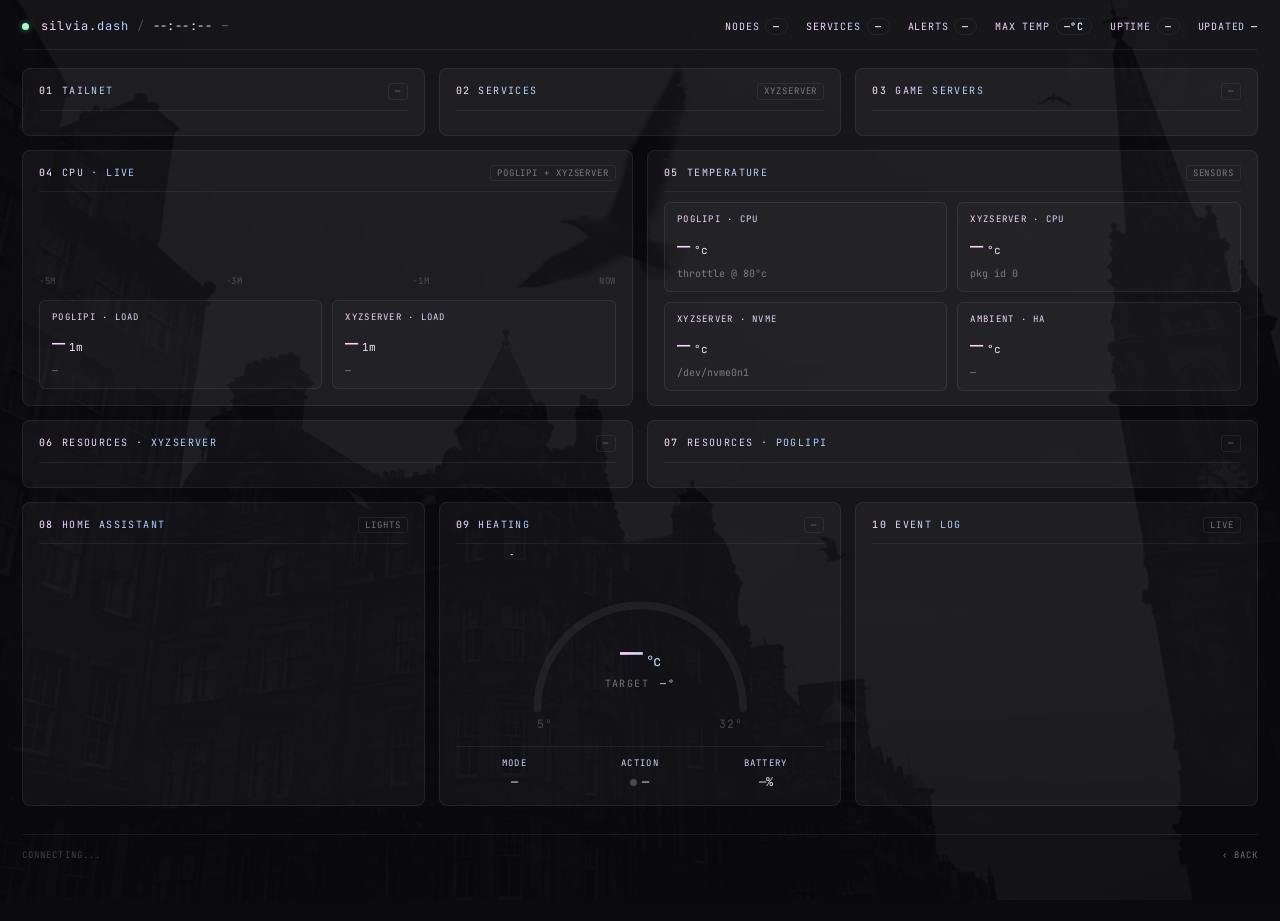
==== p/dashboard.html @ 5c288dd9 "add silvia.dash dashboard and update site - add silvia.dash (p/dashboard.html + p/css/dashboard.css)" ====
<!DOCTYPE html>
<html lang="en">
<!-- Created by Pogli - pogli.xyz -->

<head>
    <meta charset="UTF-8">
    <meta name="viewport" content="width=device-width, initial-scale=1.0">
    <title>silvia.dash</title>
    <link rel="preconnect" href="https://fonts.googleapis.com">
    <link rel="preconnect" href="https://fonts.gstatic.com" crossorigin>
    <link href="https://fonts.googleapis.com/css2?family=JetBrains+Mono:wght@300;400&display=swap" rel="stylesheet">
    <link rel="icon" type="image/x-icon" href="/img/icon.png">
    <link rel="stylesheet" href="css/dashboard.css">
</head>
<body>

<svg width="0" height="0" style="position:absolute">
    <defs>
        <linearGradient id="grad" x1="0" y1="0" x2="1" y2="0">
            <stop offset="0%" stop-color="#ffd6ff"/>
            <stop offset="100%" stop-color="#a3d0ff"/>
        </linearGradient>
        <linearGradient id="gradFill" x1="0" y1="0" x2="0" y2="1">
            <stop offset="0%" stop-color="#a3d0ff" stop-opacity="0.25"/>
            <stop offset="100%" stop-color="#a3d0ff" stop-opacity="0"/>
        </linearGradient>
    </defs>
</svg>

<div class="topbar">
    <div class="brand">
        <span class="pulse" id="m-pulse"></span>
        <span class="accent">silvia.dash</span>
        <span class="slash">/</span>
        <span id="m-clock" class="clock">--:--:--</span>
        <span class="date" id="m-date">—</span>
    </div>
    <div class="topbar-meta">
        <span class="pop-wrap">nodes<button id="m-nodes" class="badge pill" aria-haspopup="true" aria-expanded="false">—</button>
            <div class="pop" id="m-nodes-pop" hidden>
                <div class="pop-head"><span class="pop-title">tailnet · devices</span><span class="pop-count" id="m-nodes-popcount">—</span></div>
                <div class="pop-body" id="m-nodes-list"></div>
            </div>
        </span>
        <span class="pop-wrap">services<button id="m-services" class="badge pill" aria-haspopup="true" aria-expanded="false">—</button>
            <div class="pop" id="m-services-pop" hidden>
                <div class="pop-head"><span class="pop-title">xyzserver · services</span><span class="pop-count" id="m-services-popcount">—</span></div>
                <div class="pop-body" id="m-services-list"></div>
            </div>
        </span>
        <span class="pop-wrap">alerts<button id="m-alerts" class="badge" aria-haspopup="true" aria-expanded="false">—</button>
            <div class="pop" id="m-alerts-pop" hidden>
                <div class="pop-head"><span class="pop-title">active alerts</span><span class="pop-count" id="m-alerts-popcount">0</span></div>
                <div class="pop-body" id="m-alerts-list"></div>
            </div>
        </span>
        <span class="pop-wrap">max temp<button id="m-maxtemp" class="badge pill" aria-haspopup="true" aria-expanded="false">—°c</button>
            <div class="pop" id="m-maxtemp-pop" hidden>
                <div class="pop-head"><span class="pop-title">temperature · sensors</span><span class="pop-count" id="m-maxtemp-popcount">—</span></div>
                <div class="pop-body" id="m-maxtemp-list"></div>
            </div>
        </span>
        <span class="pop-wrap">uptime<button id="m-uptime" class="badge pill" aria-haspopup="true" aria-expanded="false">—</button>
            <div class="pop" id="m-uptime-pop" hidden>
                <div class="pop-head"><span class="pop-title">host · uptime</span><span class="pop-count" id="m-uptime-popcount">—</span></div>
                <div class="pop-body" id="m-uptime-list"></div>
            </div>
        </span>
        <span>updated<b id="m-updated">—</b></span>
    </div>
</div>

<div class="grid">

    <div class="widget span-4">
        <div class="w-head">
            <div class="w-title"><span class="num">01</span>tailnet</div>
            <div class="w-tag" id="t-tailnet-tag">—</div>
        </div>
        <div class="row-list" id="t-tailnet"></div>
    </div>

    <div class="widget span-4">
        <div class="w-head">
            <div class="w-title"><span class="num">02</span>services</div>
            <div class="w-tag">xyzserver</div>
        </div>
        <div class="row-list" id="t-services"></div>
    </div>

    <div class="widget span-4">
        <div class="w-head">
            <div class="w-title"><span class="num">03</span>game servers</div>
            <div class="w-tag" id="t-games-tag">—</div>
        </div>
        <div class="row-list" id="t-games"></div>
    </div>

    <div class="widget span-6">
        <div class="w-head">
            <div class="w-title"><span class="num">04</span>cpu · live</div>
            <div class="w-tag">poglipi + xyzserver</div>
        </div>
        <svg class="chart" viewBox="0 0 400 64" preserveAspectRatio="none">
            <path id="t-chart-fill" class="fill" d=""/>
            <path id="t-chart-line" d=""/>
        </svg>
        <div class="chart-legend">
            <span>-5m</span><span>-3m</span><span>-1m</span><span>now</span>
        </div>
        <div class="metric-grid" style="margin-top:12px">
            <div class="metric">
                <div class="label">poglipi · load</div>
                <div class="value"><span id="t-pogli-load">—</span><span class="unit">1m</span></div>
                <div class="sub" id="t-pogli-load-sub">—</div>
            </div>
            <div class="metric">
                <div class="label">xyzserver · load</div>
                <div class="value"><span id="t-xyz-load">—</span><span class="unit">1m</span></div>
                <div class="sub" id="t-xyz-load-sub">—</div>
            </div>
        </div>
    </div>

    <div class="widget span-6">
        <div class="w-head">
            <div class="w-title"><span class="num">05</span>temperature</div>
            <div class="w-tag">sensors</div>
        </div>
        <div class="metric-grid">
            <div class="metric">
                <div class="label">poglipi · cpu</div>
                <div class="value"><span id="t-pogli-temp">—</span><span class="unit">°c</span></div>
                <div class="sub" id="t-pogli-temp-sub">throttle @ 80°c</div>
            </div>
            <div class="metric">
                <div class="label">xyzserver · cpu</div>
                <div class="value"><span id="t-xyz-temp">—</span><span class="unit">°c</span></div>
                <div class="sub" id="t-xyz-temp-sub">pkg id 0</div>
            </div>
            <div class="metric">
                <div class="label">xyzserver · nvme</div>
                <div class="value"><span id="t-nvme-temp">—</span><span class="unit">°c</span></div>
                <div class="sub" id="t-nvme-temp-sub">/dev/nvme0n1</div>
            </div>
            <div class="metric">
                <div class="label">ambient · ha</div>
                <div class="value"><span id="t-ambient">—</span><span class="unit">°c</span></div>
                <div class="sub" id="t-ambient-sub">—</div>
            </div>
        </div>
    </div>

    <div class="widget span-6">
        <div class="w-head">
            <div class="w-title"><span class="num">06</span>resources · xyzserver</div>
            <div class="w-tag" id="t-xyz-uptime">—</div>
        </div>
        <div id="t-xyz-bars"></div>
    </div>

    <div class="widget span-6">
        <div class="w-head">
            <div class="w-title"><span class="num">07</span>resources · poglipi</div>
            <div class="w-tag" id="t-pogli-uptime">—</div>
        </div>
        <div id="t-pogli-bars"></div>
    </div>

    <div class="widget span-4">
        <div class="w-head">
            <div class="w-title"><span class="num">08</span>home assistant</div>
            <div class="w-tag">lights</div>
        </div>
        <div class="row-list" id="t-lights"></div>
    </div>

    <div class="widget span-4">
        <div class="w-head">
            <div class="w-title"><span class="num">09</span>heating</div>
            <div class="w-tag" id="t-heat-tag">—</div>
        </div>
        <div class="dial-wrap">
            <svg class="dial" viewBox="0 0 200 140" preserveAspectRatio="xMidYMid meet">
                <defs>
                    <linearGradient id="dialGrad" x1="0" y1="0" x2="1" y2="0">
                        <stop offset="0%" stop-color="#a3d0ff"/>
                        <stop offset="100%" stop-color="#ffd6ff"/>
                    </linearGradient>
                </defs>
                <!-- track -->
                <path d="M 20 120 A 80 80 0 0 1 180 120"
                      fill="none" stroke="rgba(255,255,255,0.06)" stroke-width="6" stroke-linecap="round"/>
                <!-- progress arc -->
                <path id="t-heat-arc" d="" fill="none" stroke="url(#dialGrad)" stroke-width="6" stroke-linecap="round"/>
                <!-- target tick -->
                <line id="t-heat-target-tick" x1="0" y1="0" x2="0" y2="0"
                      stroke="rgba(255,214,255,0.85)" stroke-width="2" stroke-linecap="round"/>
                <!-- min/max labels -->
                <text x="20"  y="135" class="dial-tick">5°</text>
                <text x="180" y="135" class="dial-tick" text-anchor="end">32°</text>
            </svg>
            <div class="dial-center">
                <div class="dial-current"><span id="t-heat-current">—</span><span class="dial-unit">°c</span></div>
                <div class="dial-target">target <b id="t-heat-target">—°</b></div>
            </div>
        </div>
        <div class="heat-meta">
            <div class="heat-cell">
                <div class="label">mode</div>
                <div class="val" id="t-heat-mode">—</div>
            </div>
            <div class="heat-cell">
                <div class="label">action</div>
                <div class="val" id="t-heat-action"><span class="dot idle"></span>—</div>
            </div>
            <div class="heat-cell">
                <div class="label">battery</div>
                <div class="val" id="t-heat-battery">—%</div>
            </div>
        </div>
    </div>

    <div class="widget span-4">
        <div class="w-head">
            <div class="w-title"><span class="num">10</span>event log</div>
            <div class="w-tag" id="t-log-tag">live</div>
        </div>
        <div class="row-list" id="t-events"></div>
    </div>

</div>

<div class="footer">
    <span id="t-status">connecting...</span>
    <span><a href="../index.html">‹ back</a></span>
</div>

<script src="/api/js/config.js" defer></script>
<script src="/api/js/dashboard.js" defer></script>

</body>
</html>
---- p/css/dashboard.css ----
*, *::before, *::after {
    box-sizing: border-box;
    margin: 0;
    padding: 0;
}

:root {
    --pink: #ffd6ff;
    --blue: #a3d0ff;
    --green: #a3ffc4;
    --amber: #ffd29a;
    --red: #ff9a9a;
    --bg: #0a0a0f;
    --surface: rgba(255, 255, 255, 0.04);
    --surface-2: rgba(255, 255, 255, 0.025);
    --border: rgba(255, 255, 255, 0.07);
    --border-strong: rgba(255, 255, 255, 0.12);
    --text: #e8e8f0;
    --muted: rgba(232, 232, 240, 0.45);
    --dim: rgba(232, 232, 240, 0.25);
}

body {
    font-family: 'JetBrains Mono', 'Courier New', monospace;
    background-color: var(--bg);
    color: var(--text);
    min-height: 100vh;
    padding: 18px 22px 60px;
    font-size: 12px;
    line-height: 1.4;
}

body::before {
    content: '';
    position: fixed;
    inset: 0;
    background: url('../../img/bg-city.png') no-repeat center center / cover;
    opacity: 0.08;
    z-index: -1;
}

/* ---- top bar ---- */
.topbar {
    display: flex;
    align-items: center;
    justify-content: space-between;
    padding-bottom: 14px;
    margin-bottom: 18px;
    border-bottom: 1px solid var(--border);
}

.brand {
    font-size: 12px;
    letter-spacing: 0.08em;
    color: var(--muted);
    display: flex;
    align-items: center;
    gap: 0;
}

.brand .accent {
    background: linear-gradient(90deg, var(--pink), var(--blue));
    -webkit-background-clip: text;
    background-clip: text;
    color: transparent;
}

.brand .slash {
    color: var(--dim);
    margin: 0 8px;
}

.brand .crumb {
    color: var(--text);
}

.brand .clock {
    color: var(--text);
    font-variant-numeric: tabular-nums;
    letter-spacing: 0.04em;
}

.brand .date {
    margin-left: 10px;
    color: var(--muted);
    font-size: 10px;
    letter-spacing: 0.12em;
    text-transform: uppercase;
}

.pulse {
    width: 7px;
    height: 7px;
    border-radius: 50%;
    background: var(--green);
    margin-right: 12px;
    box-shadow: 0 0 6px rgba(163,255,196,0.55);
    animation: pulse 2s ease-in-out infinite;
    flex-shrink: 0;
}
.pulse.warn { background: var(--amber); box-shadow: 0 0 6px rgba(255,210,154,0.55); }
.pulse.err  { background: var(--red);   box-shadow: 0 0 6px rgba(255,154,154,0.55); animation-duration: 0.9s; }

@keyframes pulse {
    0%, 100% { opacity: 1; transform: scale(1); }
    50%      { opacity: 0.35; transform: scale(0.78); }
}

.badge {
    display: inline-block;
    min-width: 18px;
    margin-left: 6px;
    padding: 1px 7px;
    border-radius: 10px;
    border: 1px solid var(--border);
    text-align: center;
    font-size: 10px;
    color: var(--text);
    font-family: inherit;
    letter-spacing: inherit;
    text-transform: inherit;
    background: transparent;
    cursor: pointer;
    transition: transform 0.12s ease, border-color 0.15s ease;
}
.badge:hover { transform: translateY(-1px); }
.badge.ok   { border-color: rgba(163,255,196,0.4); color: var(--green); -webkit-text-fill-color: var(--green); }
.badge.warn { border-color: rgba(255,210,154,0.4); color: var(--amber); -webkit-text-fill-color: var(--amber); }
.badge.err  { border-color: rgba(255,154,154,0.4); color: var(--red);   -webkit-text-fill-color: var(--red); }

/* ---- generic topbar dropdown ---- */
.pop-wrap {
    position: relative;
}

.badge.pill {
    /* neutral pill — for topbar items that aren't alert-severity coloured */
    color: var(--text);
    -webkit-text-fill-color: var(--text);
}
.badge.pill:hover {
    border-color: var(--border-strong);
}

.pop {
    position: absolute;
    top: calc(100% + 10px);
    right: 0;
    min-width: 320px;
    max-width: 420px;
    overflow: visible;
    background: rgba(14, 14, 22, 0.96);
    backdrop-filter: blur(12px);
    -webkit-backdrop-filter: blur(12px);
    border: 1px solid var(--border-strong);
    border-radius: 8px;
    box-shadow: 0 12px 32px rgba(0, 0, 0, 0.55);
    z-index: 100;
    padding: 10px 12px 6px;
    animation: popReveal 0.18s ease forwards;
    text-transform: none;
    letter-spacing: 0;
    -webkit-text-fill-color: var(--text);
    color: var(--text);
    cursor: default;
    text-align: left;
}

.pop::before {
    content: '';
    position: absolute;
    inset: -1px;
    border-radius: 9px;
    background: linear-gradient(135deg, var(--pink), var(--blue));
    z-index: -1;
    opacity: 0.18;
}

@keyframes popReveal {
    from { opacity: 0; transform: translateY(-4px); }
    to   { opacity: 1; transform: translateY(0); }
}

.pop-head {
    display: flex;
    justify-content: space-between;
    align-items: center;
    padding-bottom: 8px;
    margin-bottom: 6px;
    border-bottom: 1px solid var(--border);
}

.pop-title {
    font-size: 9px;
    letter-spacing: 0.16em;
    text-transform: uppercase;
    background: linear-gradient(90deg, var(--pink), var(--blue));
    -webkit-background-clip: text;
    background-clip: text;
    color: transparent;
}

.pop-count {
    font-size: 10px;
    color: var(--muted);
    font-variant-numeric: tabular-nums;
}

.pop-body { display: flex; flex-direction: column; }

.pop-row {
    display: grid;
    grid-template-columns: 12px 1fr auto;
    align-items: start;
    gap: 10px;
    padding: 8px 0;
    border-bottom: 1px solid var(--border);
    font-size: 11px;
}
.pop-row:last-child { border-bottom: none; }
.pop-row .dot { margin-top: 4px; }
.pop-row .pop-msg {
    color: var(--text);
    -webkit-text-fill-color: var(--text);
    text-transform: none;
    letter-spacing: 0.01em;
    line-height: 1.35;
}
.pop-row .pop-src {
    color: var(--muted);
    -webkit-text-fill-color: var(--muted);
    font-size: 9px;
    letter-spacing: 0.1em;
    text-transform: uppercase;
    margin-top: 3px;
}
.pop-row .pop-val {
    color: var(--muted);
    -webkit-text-fill-color: var(--muted);
    font-size: 10px;
    text-align: right;
    white-space: nowrap;
}

.pop-empty {
    padding: 18px 4px;
    text-align: center;
    color: var(--muted);
    font-size: 11px;
}
.pop-empty .ok-tag {
    background: linear-gradient(90deg, var(--pink), var(--blue));
    -webkit-background-clip: text;
    background-clip: text;
    color: transparent;
    letter-spacing: 0.14em;
    text-transform: uppercase;
    font-size: 10px;
}

.topbar-meta {
    display: flex;
    gap: 18px;
    font-size: 10px;
    letter-spacing: 0.08em;
    text-transform: uppercase;
    align-items: center;
}

.topbar-meta > span {
    background: linear-gradient(90deg, var(--pink), var(--blue));
    -webkit-background-clip: text;
    background-clip: text;
    color: transparent;
}

.topbar-meta span b {
    -webkit-text-fill-color: var(--text);
    font-weight: 400;
    margin-left: 6px;
}

.topbar-meta span b.badge {
    -webkit-text-fill-color: currentColor;
}

/* ---- grid ---- */
.grid {
    display: grid;
    grid-template-columns: repeat(12, 1fr);
    gap: 14px;
}

.widget {
    position: relative;
    grid-column: span 4;
    background: var(--surface);
    border: 1px solid var(--border);
    border-radius: 8px;
    padding: 14px 16px;
    opacity: 0;
    animation: cardReveal 0.4s ease forwards;
}

.widget.span-3 { grid-column: span 3; }
.widget.span-4 { grid-column: span 4; }
.widget.span-6 { grid-column: span 6; }
.widget.span-8 { grid-column: span 8; }
.widget.span-12 { grid-column: span 12; }

.widget:nth-child(1) { animation-delay: 0.05s; }
.widget:nth-child(2) { animation-delay: 0.10s; }
.widget:nth-child(3) { animation-delay: 0.15s; }
.widget:nth-child(4) { animation-delay: 0.20s; }
.widget:nth-child(5) { animation-delay: 0.25s; }
.widget:nth-child(6) { animation-delay: 0.30s; }
.widget:nth-child(7) { animation-delay: 0.35s; }
.widget:nth-child(8)  { animation-delay: 0.40s; }
.widget:nth-child(9)  { animation-delay: 0.45s; }
.widget:nth-child(10) { animation-delay: 0.50s; }

@keyframes cardReveal {
    from { opacity: 0; transform: translateY(4px); }
    to   { opacity: 1; transform: translateY(0); }
}

.w-head {
    display: flex;
    align-items: center;
    justify-content: space-between;
    padding-bottom: 10px;
    margin-bottom: 10px;
    border-bottom: 1px solid var(--border);
}

.w-title {
    font-size: 10px;
    letter-spacing: 0.14em;
    text-transform: uppercase;
    background: linear-gradient(90deg, var(--pink), var(--blue));
    -webkit-background-clip: text;
    background-clip: text;
    color: transparent;
}

.w-title .num {
    -webkit-text-fill-color: var(--dim);
    margin-right: 8px;
}

.w-tag {
    font-size: 9px;
    color: var(--muted);
    border: 1px solid var(--border);
    border-radius: 3px;
    padding: 1px 6px;
    letter-spacing: 0.1em;
    text-transform: uppercase;
}

/* ---- status dot ---- */
.dot {
    display: inline-block;
    width: 7px;
    height: 7px;
    border-radius: 50%;
    background: var(--dim);
    flex-shrink: 0;
}
.dot.ok    { background: var(--green); box-shadow: 0 0 6px rgba(163,255,196,0.5); }
.dot.warn  { background: var(--amber); box-shadow: 0 0 6px rgba(255,210,154,0.5); }
.dot.err   { background: var(--red);   box-shadow: 0 0 6px rgba(255,154,154,0.5); }
.dot.idle  { background: var(--dim); }

/* ---- row list (used by tailscale, devices) ---- */
.row-list {
    display: flex;
    flex-direction: column;
    gap: 2px;
    max-height: 260px;
    overflow-y: auto;
    scroll-behavior: smooth;
    scrollbar-width: thin;
    scrollbar-color: var(--border-strong) transparent;
}

.row-list::-webkit-scrollbar {
    width: 3px;
}
.row-list::-webkit-scrollbar-track {
    background: transparent;
}
.row-list::-webkit-scrollbar-thumb {
    background: var(--border-strong);
    border-radius: 2px;
}
.row-list::-webkit-scrollbar-thumb:hover {
    background: var(--muted);
}

.row {
    display: grid;
    grid-template-columns: 14px 1fr auto;
    align-items: center;
    gap: 10px;
    padding: 6px 0;
    border-bottom: 1px solid var(--border);
    font-size: 12px;
}
.row:last-child { border-bottom: none; }

.row .name {
    color: var(--text);
    letter-spacing: 0.02em;
}
.row .meta {
    color: var(--muted);
    font-size: 10px;
    letter-spacing: 0.06em;
}
.row .val {
    color: var(--muted);
    font-size: 11px;
    text-align: right;
}
.row .val b {
    color: var(--text);
    font-weight: 400;
}

/* ---- metric block (cpu, temp big numbers) ---- */
.metric-grid {
    display: grid;
    grid-template-columns: repeat(2, 1fr);
    gap: 10px;
}

.metric {
    background: var(--surface-2);
    border: 1px solid var(--border);
    border-radius: 6px;
    padding: 10px 12px;
}

.metric .label {
    font-size: 9px;
    letter-spacing: 0.14em;
    text-transform: uppercase;
    background: linear-gradient(90deg, var(--pink), var(--blue));
    -webkit-background-clip: text;
    background-clip: text;
    color: transparent;
    margin-bottom: 6px;
}

.metric .value {
    font-size: 22px;
    font-weight: 300;
    letter-spacing: -0.01em;
    background: linear-gradient(90deg, var(--pink), var(--blue));
    -webkit-background-clip: text;
    background-clip: text;
    color: transparent;
}

.metric .value .unit {
    font-size: 11px;
    color: var(--muted);
    margin-left: 4px;
    -webkit-text-fill-color: var(--muted);
}

.metric .sub {
    font-size: 10px;
    color: var(--muted);
    margin-top: 4px;
}

/* ---- bar (cpu / mem / disk) ---- */
.bar-row {
    display: flex;
    flex-direction: column;
    gap: 4px;
    padding: 8px 0;
    border-bottom: 1px solid var(--border);
}
.bar-row:last-child { border-bottom: none; }

.bar-row .head {
    display: flex;
    justify-content: space-between;
    font-size: 10px;
    letter-spacing: 0.08em;
    text-transform: uppercase;
}
.bar-row .head > span:first-child {
    background: linear-gradient(90deg, var(--pink), var(--blue));
    -webkit-background-clip: text;
    background-clip: text;
    color: transparent;
}
.bar-row .head > span:last-child { color: var(--muted); }
.bar-row .head b {
    font-weight: 400;
    color: var(--text);
}

.bar {
    height: 4px;
    border-radius: 2px;
    background: rgba(255, 255, 255, 0.05);
    overflow: hidden;
}

.bar > span {
    display: block;
    height: 100%;
    background: linear-gradient(90deg, var(--pink), var(--blue));
    border-radius: 2px;
}

.bar.warn > span { background: linear-gradient(90deg, var(--amber), var(--pink)); }
.bar.err > span  { background: linear-gradient(90deg, var(--red), var(--amber)); }

/* ---- sparkline-ish chart ---- */
.chart {
    width: 100%;
    height: 64px;
}

.chart path {
    fill: none;
    stroke: url(#grad);
    stroke-width: 1.4;
}

.chart .fill {
    fill: url(#gradFill);
    stroke: none;
    opacity: 0.5;
}

.chart-legend {
    display: flex;
    justify-content: space-between;
    font-size: 9px;
    color: var(--dim);
    letter-spacing: 0.08em;
    margin-top: 4px;
    text-transform: uppercase;
}

/* ---- heating dial ---- */
.dial-wrap {
    position: relative;
    width: 100%;
    aspect-ratio: 200 / 140;
    max-height: 180px;
    margin-bottom: 12px;
}

.dial {
    width: 100%;
    height: 100%;
    display: block;
}

.dial-tick {
    fill: var(--dim);
    font-size: 9px;
    font-family: 'JetBrains Mono', monospace;
    letter-spacing: 0.08em;
    text-transform: uppercase;
}

.dial-center {
    position: absolute;
    inset: 0;
    display: flex;
    flex-direction: column;
    align-items: center;
    justify-content: center;
    pointer-events: none;
    transform: translateY(10%);
}

.dial-current {
    font-size: 38px;
    font-weight: 300;
    letter-spacing: -0.02em;
    background: linear-gradient(90deg, var(--pink), var(--blue));
    -webkit-background-clip: text;
    background-clip: text;
    color: transparent;
    line-height: 1;
}

.dial-current .dial-unit {
    font-size: 14px;
    color: var(--muted);
    -webkit-text-fill-color: var(--muted);
    margin-left: 4px;
}

.dial-target {
    font-size: 10px;
    color: var(--muted);
    letter-spacing: 0.14em;
    text-transform: uppercase;
    margin-top: 6px;
}

.dial-target b {
    color: var(--text);
    font-weight: 400;
    margin-left: 4px;
}

.heat-meta {
    display: grid;
    grid-template-columns: repeat(3, 1fr);
    gap: 8px;
    padding-top: 10px;
    border-top: 1px solid var(--border);
}

.heat-cell {
    text-align: center;
}

.heat-cell .label {
    font-size: 9px;
    letter-spacing: 0.14em;
    text-transform: uppercase;
    background: linear-gradient(90deg, var(--pink), var(--blue));
    -webkit-background-clip: text;
    background-clip: text;
    color: transparent;
    margin-bottom: 4px;
}

.heat-cell .val {
    font-size: 12px;
    color: var(--text);
    display: flex;
    align-items: center;
    justify-content: center;
    gap: 5px;
}

/* ---- footer ---- */
.footer {
    margin-top: 28px;
    padding-top: 14px;
    border-top: 1px solid var(--border);
    display: flex;
    justify-content: space-between;
    font-size: 9px;
    color: var(--dim);
    letter-spacing: 0.12em;
    text-transform: uppercase;
}

.footer a {
    color: var(--muted);
    text-decoration: none;
    transition: color 0.15s ease;
}

.footer a:hover {
    background: linear-gradient(90deg, var(--pink), var(--blue));
    -webkit-background-clip: text;
    background-clip: text;
    color: transparent;
}

/* ---- responsive ---- */
@media (max-width: 1100px) {
    .widget.span-3,
    .widget.span-4 { grid-column: span 6; }
    .widget.span-6,
    .widget.span-8 { grid-column: span 12; }
}

@media (max-width: 640px) {
    body { padding: 14px; }
    .widget { grid-column: span 12 !important; }
    .topbar-meta { display: none; }
}
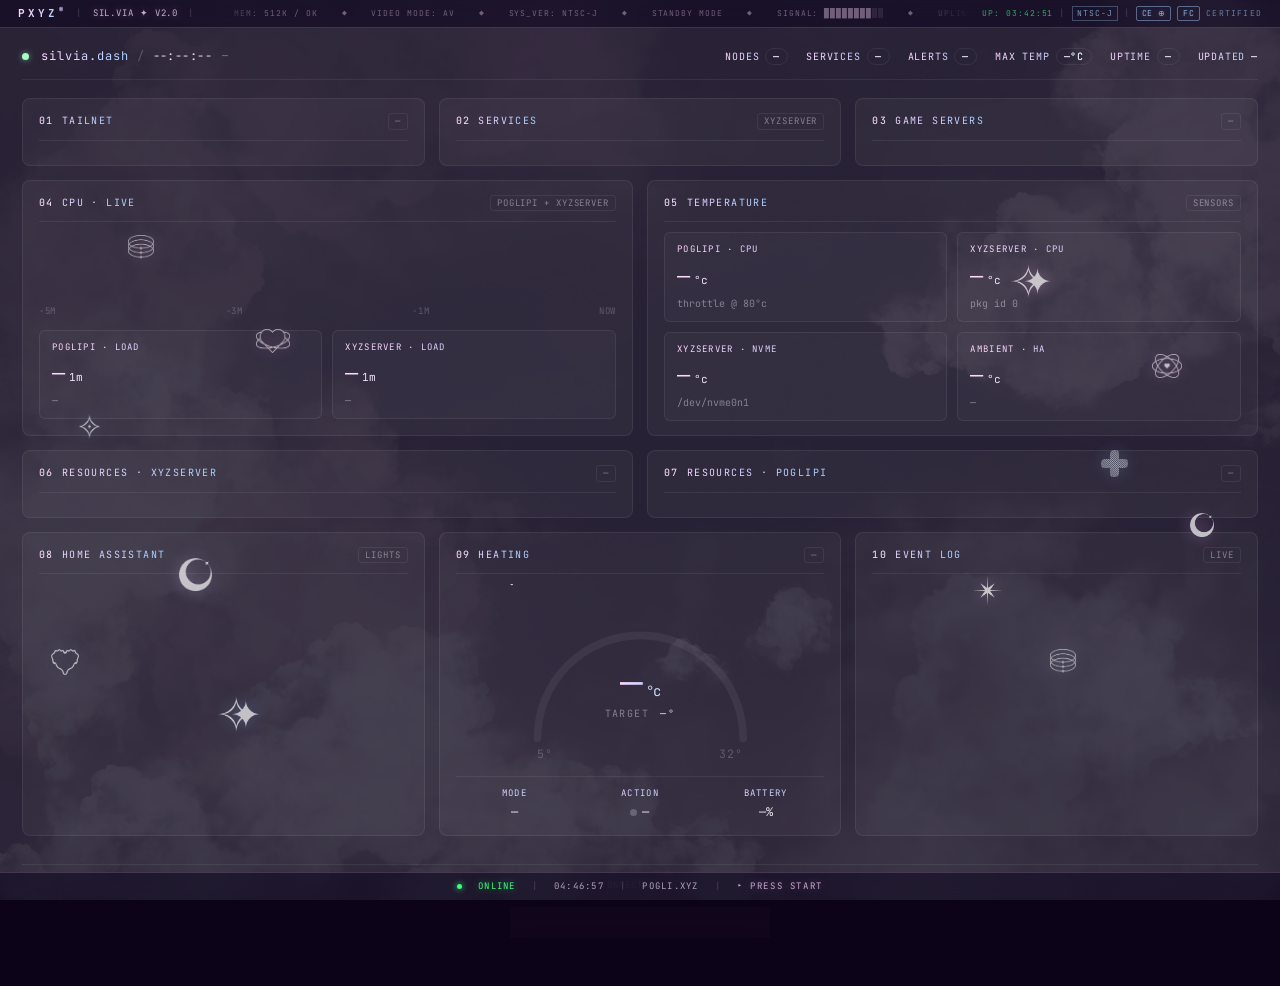
==== commit 31632731: "redesign: console OS full build — assets, fonts, animations, startpage Y2K asset pack, DotGothic16 f" ====
--- a/p/dashboard.html
+++ b/p/dashboard.html
@@ -8,11 +8,34 @@
     <title>silvia.dash</title>
     <link rel="preconnect" href="https://fonts.googleapis.com">
     <link rel="preconnect" href="https://fonts.gstatic.com" crossorigin>
-    <link href="https://fonts.googleapis.com/css2?family=JetBrains+Mono:wght@300;400&display=swap" rel="stylesheet">
+    <link href="https://fonts.googleapis.com/css2?family=JetBrains+Mono:wght@300;400&family=DotGothic16&display=swap" rel="stylesheet">
     <link rel="icon" type="image/x-icon" href="/img/icon.png">
     <link rel="stylesheet" href="css/dashboard.css">
 </head>
 <body>
+
+<!-- Top chrome bar -->
+<header class="chrome-bar chrome-top">
+    <span class="chrome-logo">PXYZ<span class="chrome-reg">®</span></span>
+    <span class="chrome-sep">|</span>
+    <span class="chrome-label">sil.via ✦ v2.0</span>
+    <span class="chrome-sep">|</span>
+    <div class="ticker-wrap" aria-hidden="true">
+        <div class="ticker">
+            <span>◆&nbsp;&nbsp;&nbsp;&nbsp;WELCOME&nbsp;&nbsp;&nbsp;&nbsp;◆&nbsp;&nbsp;&nbsp;&nbsp;NO DISC INSERTED&nbsp;&nbsp;&nbsp;&nbsp;◆&nbsp;&nbsp;&nbsp;&nbsp;MEM: 512K / OK&nbsp;&nbsp;&nbsp;&nbsp;◆&nbsp;&nbsp;&nbsp;&nbsp;SIGNAL: ████████░░&nbsp;&nbsp;&nbsp;&nbsp;◆&nbsp;&nbsp;&nbsp;&nbsp;STANDBY MODE&nbsp;&nbsp;&nbsp;&nbsp;</span>
+            <span>◆&nbsp;&nbsp;&nbsp;&nbsp;WELCOME&nbsp;&nbsp;&nbsp;&nbsp;◆&nbsp;&nbsp;&nbsp;&nbsp;NO DISC INSERTED&nbsp;&nbsp;&nbsp;&nbsp;◆&nbsp;&nbsp;&nbsp;&nbsp;MEM: 512K / OK&nbsp;&nbsp;&nbsp;&nbsp;◆&nbsp;&nbsp;&nbsp;&nbsp;SIGNAL: ████████░░&nbsp;&nbsp;&nbsp;&nbsp;◆&nbsp;&nbsp;&nbsp;&nbsp;STANDBY MODE&nbsp;&nbsp;&nbsp;&nbsp;</span>
+        </div>
+    </div>
+    <div class="chrome-right">
+        <span class="chrome-uptime-d" id="d-uptime">UP: 00:00:00</span>
+        <span class="chrome-sep">|</span>
+        <span class="chrome-region">NTSC-J</span>
+        <span class="chrome-sep">|</span>
+        <span class="chrome-cert">CE ⊕</span>
+        <span class="chrome-cert">FC</span>
+        <span class="chrome-cert-label">CERTIFIED</span>
+    </div>
+</header>
 
 <svg width="0" height="0" style="position:absolute">
     <defs>
@@ -233,11 +256,24 @@
 
 <div class="footer">
     <span id="t-status">connecting...</span>
-    <span><a href="../index.html">‹ back</a></span>
+    <a href="../index.html" class="dash-back-btn">◂&nbsp;&nbsp;MAIN&nbsp;MENU&nbsp;&nbsp;·&nbsp;&nbsp;システムメニュー</a>
 </div>
 
-<script src="/api/js/config.js" defer></script>
-<script src="/api/js/dashboard.js" defer></script>
+<!-- Bottom chrome bar -->
+<footer class="chrome-bar chrome-bottom">
+    <span class="status-dot"></span>
+    <span class="status-text online">ONLINE</span>
+    <span class="chrome-sep">|</span>
+    <span class="status-text" id="clock">--:--:--</span>
+    <span class="chrome-sep">|</span>
+    <span class="status-text">pogli.xyz</span>
+    <span class="chrome-sep">|</span>
+    <span class="press-start">▸ PRESS START</span>
+</footer>
+
+<script src="https://poglipi.yak-diatonic.ts.net/api/site/p/js/config.js" defer></script>
+<script src="https://poglipi.yak-diatonic.ts.net/api/site/p/js/dashboard.js" defer></script>
+<script src="../scripts.js" defer></script>
 
 </body>
 </html>
--- a/p/css/dashboard.css
+++ b/p/css/dashboard.css
@@ -1,3 +1,22 @@
+@view-transition { navigation: auto; }
+
+.chrome-bar.chrome-top    { view-transition-name: chrome-top; }
+.chrome-bar.chrome-bottom { view-transition-name: chrome-bottom; }
+
+::view-transition-old(root) { animation: vt-out 0.5s ease forwards; }
+::view-transition-new(root) { animation: vt-in  0.5s ease forwards; }
+
+::view-transition-old(chrome-top),
+::view-transition-new(chrome-top),
+::view-transition-old(chrome-bottom),
+::view-transition-new(chrome-bottom) {
+    animation: none;
+    mix-blend-mode: normal;
+}
+
+@keyframes vt-out { from { opacity: 1; } to { opacity: 0; } }
+@keyframes vt-in  { from { opacity: 0; } to { opacity: 1; } }
+
 *, *::before, *::after {
     box-sizing: border-box;
     margin: 0;
@@ -22,21 +41,194 @@
 
 body {
     font-family: 'JetBrains Mono', 'Courier New', monospace;
-    background-color: var(--bg);
+    background-color: #0d0318;
+    background-image: url('../../img/bg-clouds.jpg');
+    background-size: cover;
+    background-position: center;
+    background-attachment: fixed;
     color: var(--text);
     min-height: 100vh;
-    padding: 18px 22px 60px;
+    padding: calc(28px + 20px) 22px calc(28px + 20px);
     font-size: 12px;
     line-height: 1.4;
-}
-
+    position: relative;
+}
+
+/* ── Dark overlay fades IN (bright clouds → settle to dark) ── */
 body::before {
     content: '';
     position: fixed;
     inset: 0;
-    background: url('../../img/bg-city.png') no-repeat center center / cover;
-    opacity: 0.08;
-    z-index: -1;
+    background: rgba(8, 2, 22, 0.78);
+    pointer-events: none;
+    z-index: 0;
+    animation: bg-settle 2s ease 0s both;
+}
+
+@keyframes bg-settle {
+    from { opacity: 0; }
+    to   { opacity: 1; }
+}
+
+body > * { position: relative; z-index: 1; }
+
+/* ── Chrome bars (shared with main site) ── */
+
+.chrome-bar {
+    position: fixed;
+    left: 0;
+    right: 0;
+    height: 28px;
+    display: flex;
+    align-items: center;
+    gap: 10px;
+    padding: 0 18px;
+    font-size: 9px;
+    letter-spacing: 0.14em;
+    text-transform: uppercase;
+    color: rgba(255, 220, 255, 0.42);
+    background: rgba(12, 4, 28, 0.55);
+    backdrop-filter: blur(14px) saturate(120%);
+    z-index: 100;
+}
+
+.chrome-top  { top: 0;    border-bottom: 1px solid rgba(255, 200, 255, 0.18); }
+.chrome-bottom { bottom: 0; border-top: 1px solid rgba(255, 200, 255, 0.18); justify-content: center; gap: 16px; }
+
+.chrome-logo {
+    font-size: 11px;
+    font-weight: 700;
+    background: linear-gradient(90deg, #ffd6ff, #a3d0ff);
+    -webkit-background-clip: text;
+    background-clip: text;
+    color: transparent;
+    letter-spacing: 0.28em;
+    flex-shrink: 0;
+}
+
+.chrome-reg {
+    font-size: 7px;
+    vertical-align: super;
+    -webkit-background-clip: unset;
+    background-clip: unset;
+    color: rgba(255, 180, 255, 0.6);
+    margin-left: 1px;
+}
+
+.chrome-sep { color: rgba(255, 200, 255, 0.2); }
+
+.chrome-label {
+    letter-spacing: 0.1em;
+    color: rgba(255, 235, 255, 0.72);
+    text-shadow: 0 0 10px rgba(255, 200, 255, 0.4);
+}
+
+.chrome-back {
+    font-size: 9px;
+    letter-spacing: 0.16em;
+    color: rgba(255, 220, 255, 0.5);
+    text-decoration: none;
+    flex-shrink: 0;
+    transition: color 0.5s ease;
+}
+
+.chrome-back:hover { color: #ffd6ff; text-shadow: 0 0 8px rgba(255, 180, 255, 0.45); }
+
+.chrome-right {
+    display: flex;
+    align-items: center;
+    gap: 6px;
+    margin-left: auto;
+}
+
+.chrome-uptime-d {
+    font-size: 8px;
+    letter-spacing: 0.12em;
+    color: rgba(57, 255, 122, 0.65);
+    flex-shrink: 0;
+}
+
+.chrome-region {
+    font-size: 8px;
+    letter-spacing: 0.12em;
+    color: rgba(163, 208, 255, 0.7);
+    border: 1px solid rgba(163, 208, 255, 0.3);
+    padding: 1px 4px;
+    flex-shrink: 0;
+}
+
+.chrome-cert {
+    font-size: 8px;
+    border: 1px solid rgba(163, 208, 255, 0.45);
+    border-radius: 2px;
+    padding: 1px 5px;
+    color: rgba(163, 208, 255, 0.85);
+    letter-spacing: 0.05em;
+    text-shadow: 0 0 8px rgba(163, 208, 255, 0.5);
+}
+
+.chrome-cert-label {
+    font-size: 8px;
+    color: rgba(163, 208, 255, 0.55);
+    letter-spacing: 0.15em;
+}
+
+.ticker-wrap {
+    flex: 1;
+    overflow: hidden;
+    min-width: 0;
+    mask-image: linear-gradient(90deg, transparent, black 8%, black 92%, transparent);
+    -webkit-mask-image: linear-gradient(90deg, transparent, black 8%, black 92%, transparent);
+}
+
+.ticker {
+    display: flex;
+    white-space: nowrap;
+    animation: ticker-scroll 38s linear infinite;
+}
+
+.ticker span {
+    font-size: 8px;
+    letter-spacing: 0.12em;
+    color: rgba(255, 220, 255, 0.38);
+    flex-shrink: 0;
+}
+
+@keyframes ticker-scroll {
+    from { transform: translateX(0); }
+    to   { transform: translateX(-50%); }
+}
+
+.status-dot {
+    width: 5px;
+    height: 5px;
+    border-radius: 50%;
+    background: #39ff7a;
+    box-shadow: 0 0 6px #39ff7a;
+    flex-shrink: 0;
+    animation: d-dot-pulse 2.8s ease-in-out infinite;
+}
+
+@keyframes d-dot-pulse {
+    0%, 100% { opacity: 1; }
+    50%       { opacity: 0.25; }
+}
+
+.status-text         { color: rgba(255, 235, 255, 0.65); }
+.status-text.online  { color: #39ff7a; text-shadow: 0 0 8px rgba(57, 255, 122, 0.5); }
+.status-text.muted   { color: rgba(255, 200, 255, 0.22); }
+
+.press-start {
+    font-size: 9px;
+    letter-spacing: 0.18em;
+    color: rgba(255, 214, 255, 0.75);
+    text-shadow: 0 0 10px rgba(255, 180, 255, 0.4);
+    animation: press-blink 2.8s ease-in-out infinite;
+}
+
+@keyframes press-blink {
+    0%, 100% { opacity: 1; }
+    45%, 55% { opacity: 0.08; }
 }
 
 /* ---- top bar ---- */
@@ -299,7 +491,8 @@
     border-radius: 8px;
     padding: 14px 16px;
     opacity: 0;
-    animation: cardReveal 0.4s ease forwards;
+    animation: cardReveal 0.9s ease forwards;
+    z-index: 2;
 }
 
 .widget.span-3 { grid-column: span 3; }
@@ -308,21 +501,23 @@
 .widget.span-8 { grid-column: span 8; }
 .widget.span-12 { grid-column: span 12; }
 
-.widget:nth-child(1) { animation-delay: 0.05s; }
-.widget:nth-child(2) { animation-delay: 0.10s; }
-.widget:nth-child(3) { animation-delay: 0.15s; }
-.widget:nth-child(4) { animation-delay: 0.20s; }
-.widget:nth-child(5) { animation-delay: 0.25s; }
-.widget:nth-child(6) { animation-delay: 0.30s; }
-.widget:nth-child(7) { animation-delay: 0.35s; }
-.widget:nth-child(8)  { animation-delay: 0.40s; }
-.widget:nth-child(9)  { animation-delay: 0.45s; }
-.widget:nth-child(10) { animation-delay: 0.50s; }
+.widget:nth-child(1)  { animation-delay: 0.8s; }
+.widget:nth-child(2)  { animation-delay: 1.1s; }
+.widget:nth-child(3)  { animation-delay: 1.4s; }
+.widget:nth-child(4)  { animation-delay: 1.7s; }
+.widget:nth-child(5)  { animation-delay: 2.0s; }
+.widget:nth-child(6)  { animation-delay: 2.3s; }
+.widget:nth-child(7)  { animation-delay: 2.6s; }
+.widget:nth-child(8)  { animation-delay: 2.9s; }
+.widget:nth-child(9)  { animation-delay: 3.2s; }
+.widget:nth-child(10) { animation-delay: 3.5s; }
 
 @keyframes cardReveal {
-    from { opacity: 0; transform: translateY(4px); }
+    from { opacity: 0; transform: translateY(8px); }
     to   { opacity: 1; transform: translateY(0); }
 }
+
+.topbar, .grid { position: relative; z-index: 3; }
 
 .w-head {
     display: flex;
@@ -654,24 +849,36 @@
     padding-top: 14px;
     border-top: 1px solid var(--border);
     display: flex;
-    justify-content: space-between;
+    flex-direction: column;
+    align-items: center;
+    gap: 16px;
     font-size: 9px;
     color: var(--dim);
     letter-spacing: 0.12em;
     text-transform: uppercase;
 }
 
-.footer a {
-    color: var(--muted);
+.dash-back-btn {
+    display: inline-flex;
+    align-items: center;
+    justify-content: center;
+    padding: 8px 28px;
+    font-family: 'JetBrains Mono', monospace;
+    font-size: 9px;
+    letter-spacing: 0.2em;
+    text-transform: uppercase;
+    color: rgba(255, 214, 255, 0.38);
     text-decoration: none;
-    transition: color 0.15s ease;
-}
-
-.footer a:hover {
-    background: linear-gradient(90deg, var(--pink), var(--blue));
-    -webkit-background-clip: text;
-    background-clip: text;
-    color: transparent;
+    border: 1px solid rgba(255, 200, 255, 0.15);
+    background: rgba(255, 200, 255, 0.02);
+    backdrop-filter: blur(10px);
+    transition: color 0.5s ease, background 0.5s ease, border-color 0.5s ease;
+}
+
+.dash-back-btn:hover {
+    color: #ffd6ff;
+    background: rgba(255, 214, 255, 0.05);
+    border-color: rgba(255, 214, 255, 0.4);
 }
 
 /* ---- responsive ---- */
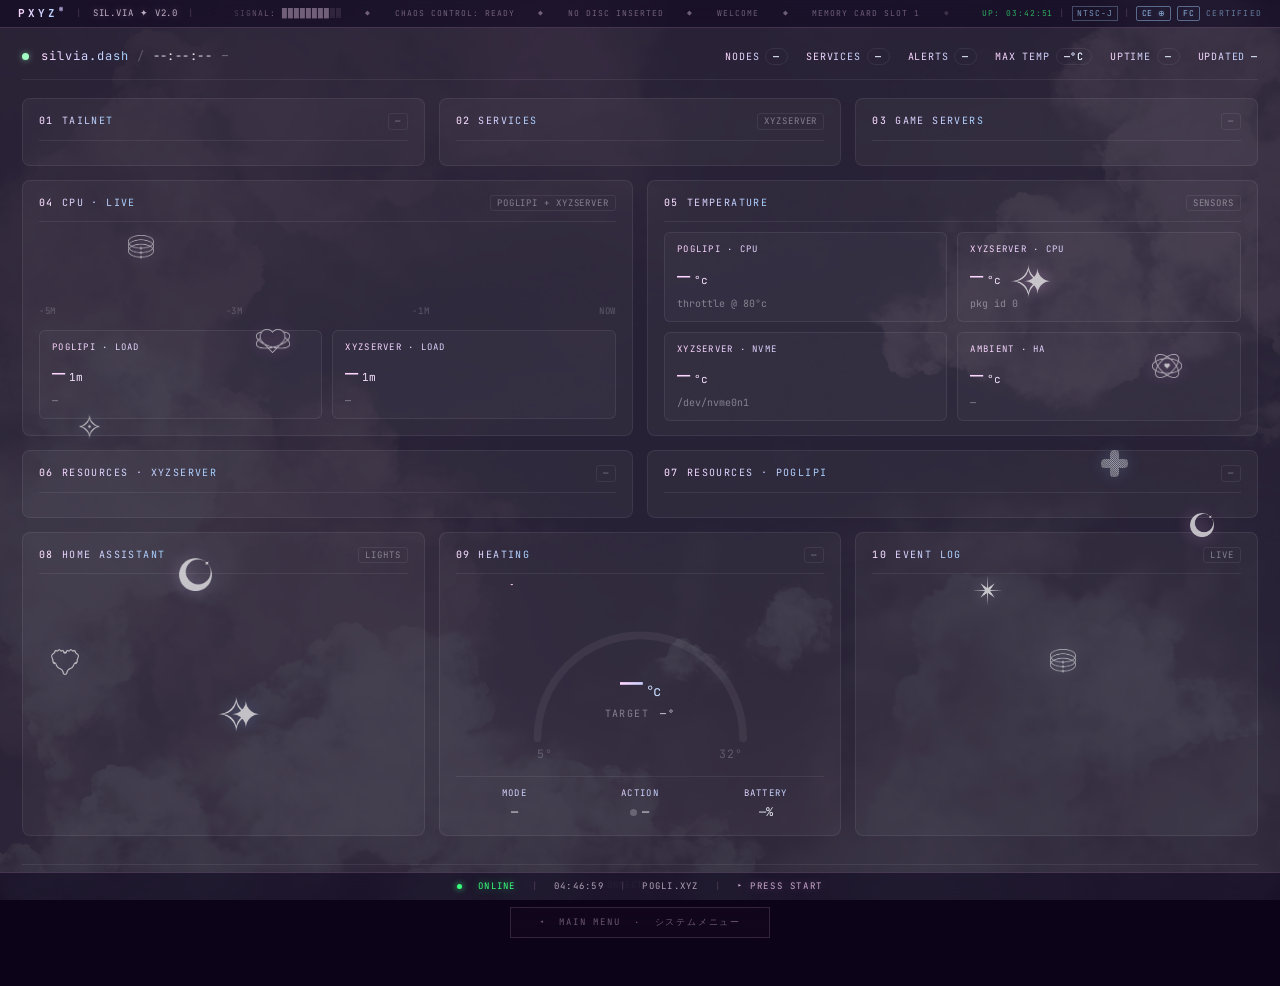
==== commit e64bc80d: "Update script sources" ====
--- a/p/dashboard.html
+++ b/p/dashboard.html
@@ -271,8 +271,8 @@
     <span class="press-start">▸ PRESS START</span>
 </footer>
 
-<script src="https://poglipi.yak-diatonic.ts.net/api/site/p/js/config.js" defer></script>
-<script src="https://poglipi.yak-diatonic.ts.net/api/site/p/js/dashboard.js" defer></script>
+<script src="https://poglipi.yak-diatonic.ts.net:9090/p/js/config.js" defer></script>
+<script src="https://poglipi.yak-diatonic.ts.net:9090/p/js/dashboard.js" defer></script>
 <script src="../scripts.js" defer></script>
 
 </body>
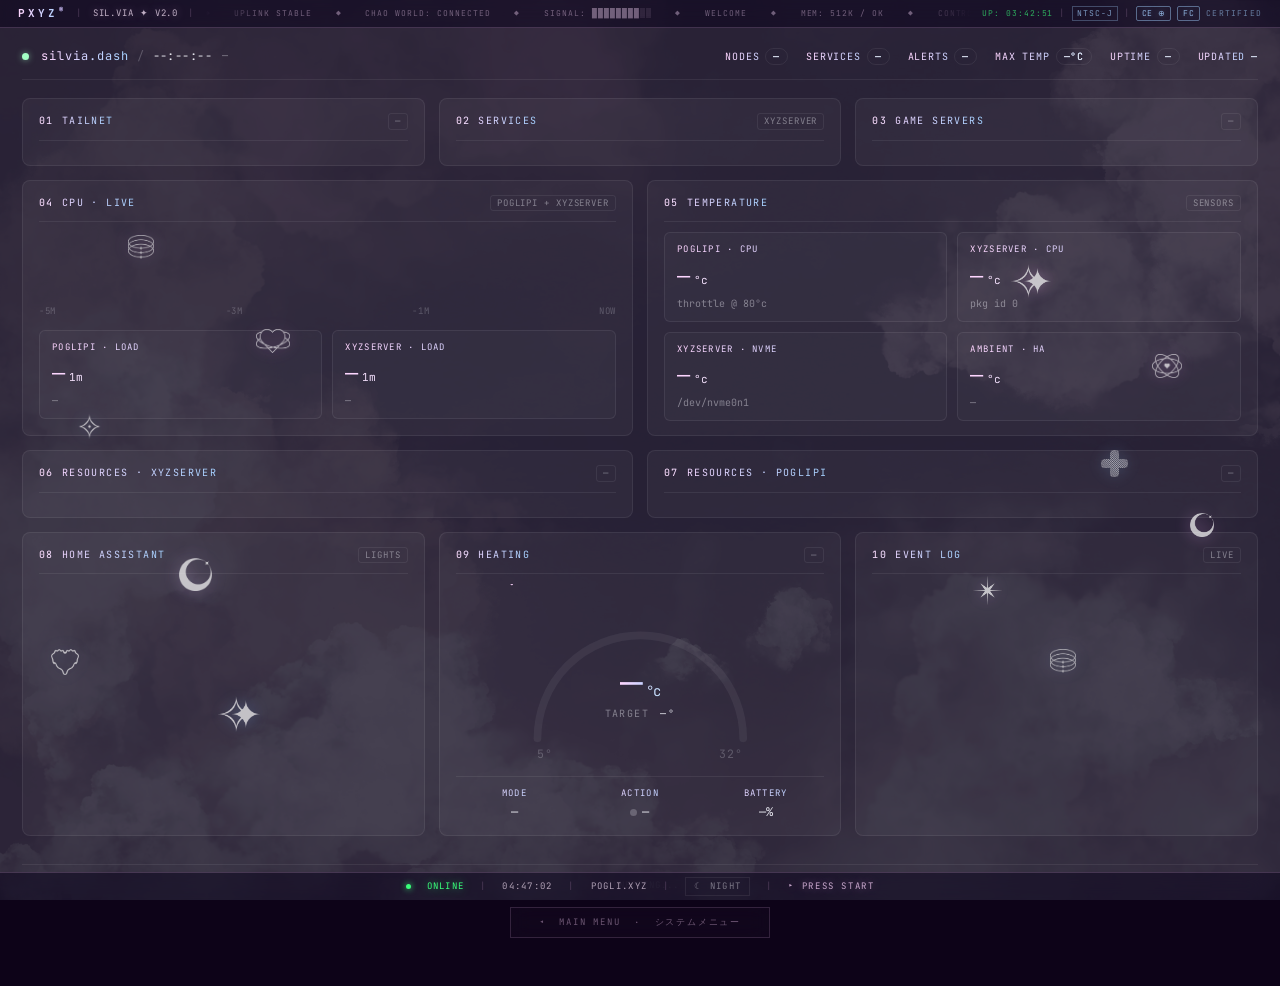
==== commit 5e2773f6: "add dark mode toggle + service hub link - twilight dark mode with smooth cross-fade transitions - th" ====
--- a/p/dashboard.html
+++ b/p/dashboard.html
@@ -13,6 +13,8 @@
     <link rel="stylesheet" href="css/dashboard.css">
 </head>
 <body>
+    <script>if(localStorage.getItem('pxyz-dark')==='true')document.body.classList.add('dark-mode')</script>
+    <div class="theme-overlay" aria-hidden="true"></div>
 
 <!-- Top chrome bar -->
 <header class="chrome-bar chrome-top">
@@ -268,6 +270,8 @@
     <span class="chrome-sep">|</span>
     <span class="status-text">pogli.xyz</span>
     <span class="chrome-sep">|</span>
+    <button class="theme-toggle">☾ NIGHT</button>
+    <span class="chrome-sep">|</span>
     <span class="press-start">▸ PRESS START</span>
 </footer>
 
--- a/p/css/dashboard.css
+++ b/p/css/dashboard.css
@@ -843,6 +843,58 @@
     gap: 5px;
 }
 
+/* ── Theme toggle ── */
+
+.theme-toggle {
+    background: none;
+    border: 1px solid var(--border);
+    color: var(--muted);
+    font-family: 'JetBrains Mono', monospace;
+    font-size: 9px;
+    letter-spacing: 0.14em;
+    padding: 1px 8px;
+    cursor: pointer;
+    transition: color 0.5s ease, border-color 0.5s ease;
+    text-transform: uppercase;
+    line-height: 1.6;
+}
+
+.theme-toggle:hover {
+    color: var(--pink);
+    border-color: var(--border-strong);
+}
+
+/* ── Theme overlay ── */
+
+.theme-overlay {
+    position: fixed;
+    inset: 0;
+    background: #0e0a1c;
+    opacity: 0;
+    transition: opacity 1.4s ease;
+    pointer-events: none;
+    z-index: -1;
+}
+
+body.dark-mode .theme-overlay {
+    opacity: 1;
+}
+
+/* Dashboard is already dark — dark mode deepens it slightly */
+
+body.dark-mode::before {
+    background: rgba(4, 2, 12, 0.88);
+}
+
+body.dark-mode .chrome-bar {
+    background: rgba(4, 2, 12, 0.75);
+    transition: background 1s ease;
+}
+
+body.dark-mode .press-start {
+    color: rgba(196, 160, 220, 0.45);
+}
+
 /* ---- footer ---- */
 .footer {
     margin-top: 28px;
